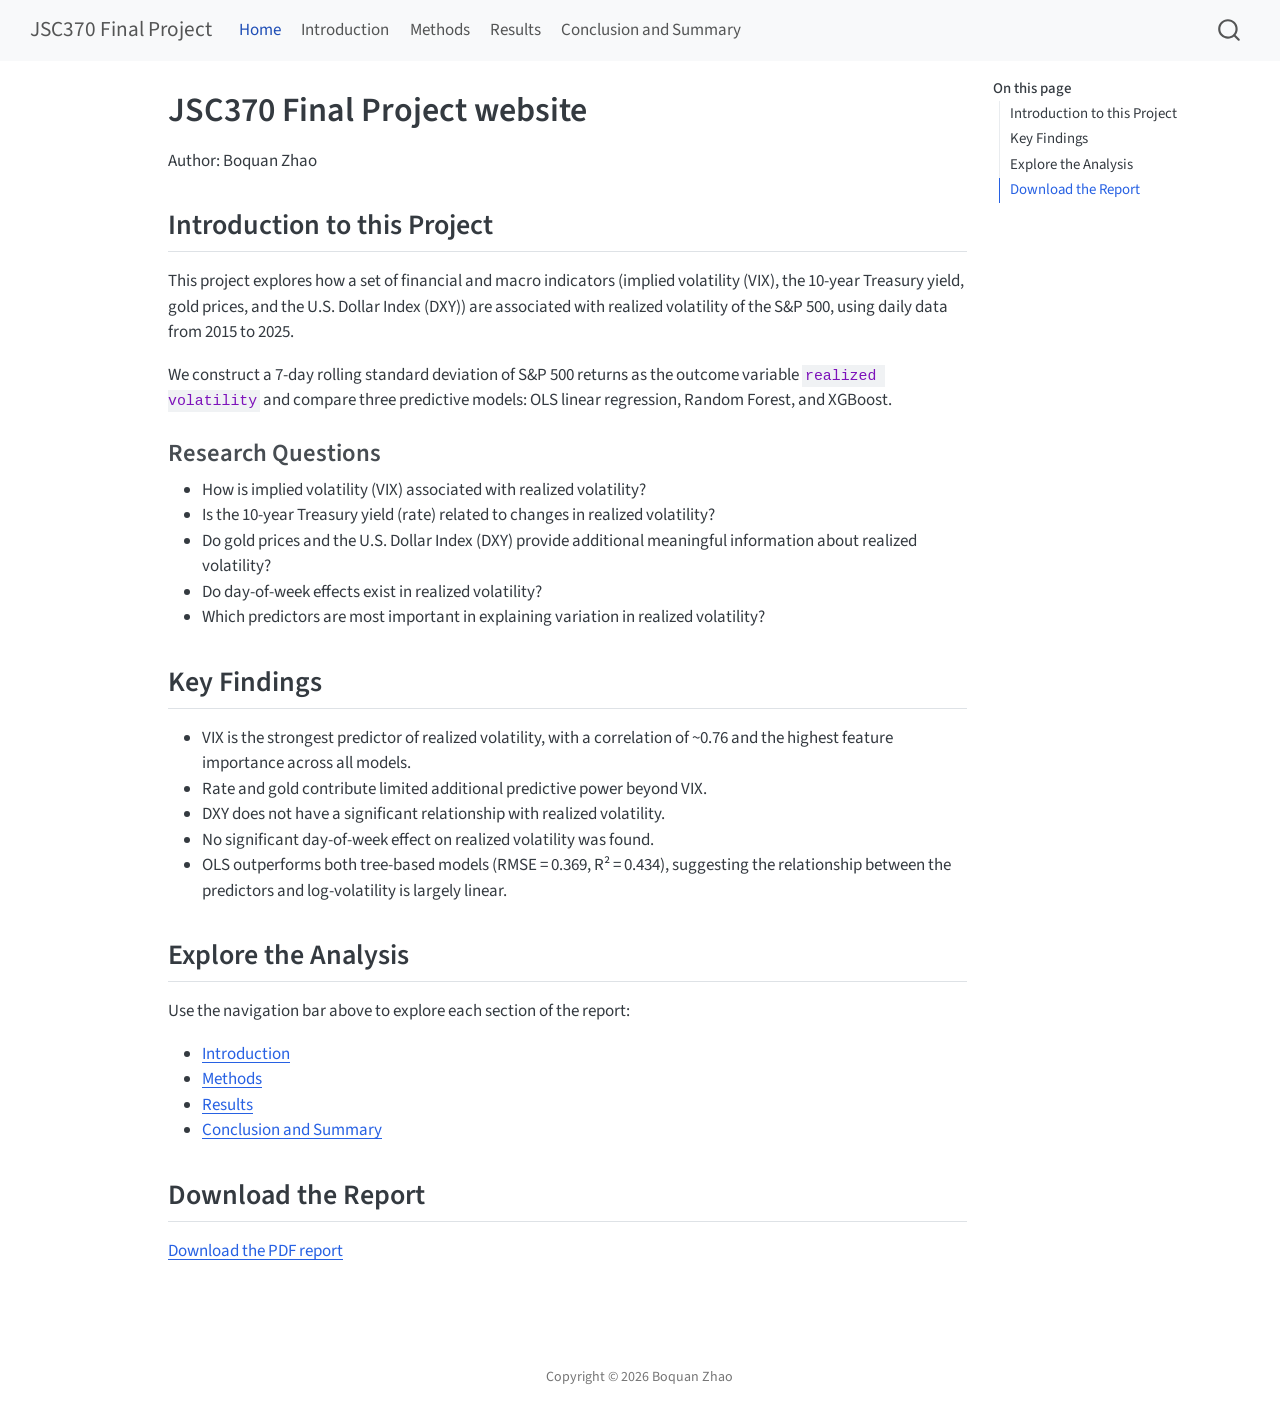
==== docs/index.html @ ce53d8bd "feat: upload files" ====
<!DOCTYPE html>
<html xmlns="http://www.w3.org/1999/xhtml" lang="en" xml:lang="en"><head>

<meta charset="utf-8">
<meta name="generator" content="quarto-1.8.27">

<meta name="viewport" content="width=device-width, initial-scale=1.0, user-scalable=yes">


<title>JSC370 Final Project website – JSC370 Final Project</title>
<style>
code{white-space: pre-wrap;}
span.smallcaps{font-variant: small-caps;}
div.columns{display: flex; gap: min(4vw, 1.5em);}
div.column{flex: auto; overflow-x: auto;}
div.hanging-indent{margin-left: 1.5em; text-indent: -1.5em;}
ul.task-list{list-style: none;}
ul.task-list li input[type="checkbox"] {
  width: 0.8em;
  margin: 0 0.8em 0.2em -1em; /* quarto-specific, see https://github.com/quarto-dev/quarto-cli/issues/4556 */ 
  vertical-align: middle;
}
</style>


<script src="site_libs/quarto-nav/quarto-nav.js"></script>
<script src="site_libs/quarto-nav/headroom.min.js"></script>
<script src="site_libs/clipboard/clipboard.min.js"></script>
<script src="site_libs/quarto-search/autocomplete.umd.js"></script>
<script src="site_libs/quarto-search/fuse.min.js"></script>
<script src="site_libs/quarto-search/quarto-search.js"></script>
<meta name="quarto:offset" content="./">
<script src="site_libs/quarto-html/quarto.js" type="module"></script>
<script src="site_libs/quarto-html/tabsets/tabsets.js" type="module"></script>
<script src="site_libs/quarto-html/axe/axe-check.js" type="module"></script>
<script src="site_libs/quarto-html/popper.min.js"></script>
<script src="site_libs/quarto-html/tippy.umd.min.js"></script>
<script src="site_libs/quarto-html/anchor.min.js"></script>
<link href="site_libs/quarto-html/tippy.css" rel="stylesheet">
<link href="site_libs/quarto-html/quarto-syntax-highlighting-ed96de9b727972fe78a7b5d16c58bf87.css" rel="stylesheet" id="quarto-text-highlighting-styles">
<script src="site_libs/bootstrap/bootstrap.min.js"></script>
<link href="site_libs/bootstrap/bootstrap-icons.css" rel="stylesheet">
<link href="site_libs/bootstrap/bootstrap-e31584831b205ffbb2d98406f31c2a5b.min.css" rel="stylesheet" append-hash="true" id="quarto-bootstrap" data-mode="light">
<script id="quarto-search-options" type="application/json">{
  "location": "navbar",
  "copy-button": false,
  "collapse-after": 3,
  "panel-placement": "end",
  "type": "overlay",
  "limit": 50,
  "keyboard-shortcut": [
    "f",
    "/",
    "s"
  ],
  "show-item-context": false,
  "language": {
    "search-no-results-text": "No results",
    "search-matching-documents-text": "matching documents",
    "search-copy-link-title": "Copy link to search",
    "search-hide-matches-text": "Hide additional matches",
    "search-more-match-text": "more match in this document",
    "search-more-matches-text": "more matches in this document",
    "search-clear-button-title": "Clear",
    "search-text-placeholder": "",
    "search-detached-cancel-button-title": "Cancel",
    "search-submit-button-title": "Submit",
    "search-label": "Search"
  }
}</script>


<link rel="stylesheet" href="styles.css">
</head>

<body class="nav-fixed quarto-light">

<div id="quarto-search-results"></div>
  <header id="quarto-header" class="headroom fixed-top">
    <nav class="navbar navbar-expand-lg " data-bs-theme="dark">
      <div class="navbar-container container-fluid">
      <div class="navbar-brand-container mx-auto">
    <a class="navbar-brand" href="./index.html">
    <span class="navbar-title">JSC370 Final Project</span>
    </a>
  </div>
            <div id="quarto-search" class="" title="Search"></div>
          <button class="navbar-toggler" type="button" data-bs-toggle="collapse" data-bs-target="#navbarCollapse" aria-controls="navbarCollapse" role="menu" aria-expanded="false" aria-label="Toggle navigation" onclick="if (window.quartoToggleHeadroom) { window.quartoToggleHeadroom(); }">
  <span class="navbar-toggler-icon"></span>
</button>
          <div class="collapse navbar-collapse" id="navbarCollapse">
            <ul class="navbar-nav navbar-nav-scroll me-auto">
  <li class="nav-item">
    <a class="nav-link active" href="./index.html" aria-current="page"> 
<span class="menu-text">Home</span></a>
  </li>  
  <li class="nav-item">
    <a class="nav-link" href="./introduction.html"> 
<span class="menu-text">Introduction</span></a>
  </li>  
  <li class="nav-item">
    <a class="nav-link" href="./methods.html"> 
<span class="menu-text">Methods</span></a>
  </li>  
  <li class="nav-item">
    <a class="nav-link" href="./results.html"> 
<span class="menu-text">Results</span></a>
  </li>  
  <li class="nav-item">
    <a class="nav-link" href="./conclusion.html"> 
<span class="menu-text">Conclusion and Summary</span></a>
  </li>  
</ul>
          </div> <!-- /navcollapse -->
            <div class="quarto-navbar-tools">
</div>
      </div> <!-- /container-fluid -->
    </nav>
</header>
<!-- content -->
<div id="quarto-content" class="quarto-container page-columns page-rows-contents page-layout-article page-navbar">
<!-- sidebar -->
<!-- margin-sidebar -->
    <div id="quarto-margin-sidebar" class="sidebar margin-sidebar">
        <nav id="TOC" role="doc-toc" class="toc-active">
    <h2 id="toc-title">On this page</h2>
   
  <ul>
  <li><a href="#introduction-to-this-project" id="toc-introduction-to-this-project" class="nav-link active" data-scroll-target="#introduction-to-this-project">Introduction to this Project</a>
  <ul class="collapse">
  <li><a href="#research-questions" id="toc-research-questions" class="nav-link" data-scroll-target="#research-questions">Research Questions</a></li>
  </ul></li>
  <li><a href="#key-findings" id="toc-key-findings" class="nav-link" data-scroll-target="#key-findings">Key Findings</a></li>
  <li><a href="#explore-the-analysis" id="toc-explore-the-analysis" class="nav-link" data-scroll-target="#explore-the-analysis">Explore the Analysis</a></li>
  <li><a href="#download-the-report" id="toc-download-the-report" class="nav-link" data-scroll-target="#download-the-report">Download the Report</a></li>
  </ul>
</nav>
    </div>
<!-- main -->
<main class="content" id="quarto-document-content">

<header id="title-block-header" class="quarto-title-block default">
<div class="quarto-title">
<h1 class="title">JSC370 Final Project website</h1>
</div>



<div class="quarto-title-meta">

    
  
    
  </div>
  


</header>


<p>Author: Boquan Zhao</p>
<section id="introduction-to-this-project" class="level2">
<h2 class="anchored" data-anchor-id="introduction-to-this-project">Introduction to this Project</h2>
<p>This project explores how a set of financial and macro indicators (implied volatility (VIX), the 10-year Treasury yield, gold prices, and the U.S. Dollar Index (DXY)) are associated with realized volatility of the S&amp;P 500, using daily data from 2015 to 2025.</p>
<p>We construct a 7-day rolling standard deviation of S&amp;P 500 returns as the outcome variable <code>realized volatility</code> and compare three predictive models: OLS linear regression, Random Forest, and XGBoost.</p>
<section id="research-questions" class="level3">
<h3 class="anchored" data-anchor-id="research-questions">Research Questions</h3>
<ul>
<li>How is implied volatility (VIX) associated with realized volatility?</li>
<li>Is the 10-year Treasury yield (rate) related to changes in realized volatility?</li>
<li>Do gold prices and the U.S. Dollar Index (DXY) provide additional meaningful information about realized volatility?</li>
<li>Do day-of-week effects exist in realized volatility?</li>
<li>Which predictors are most important in explaining variation in realized volatility?</li>
</ul>
</section>
</section>
<section id="key-findings" class="level2">
<h2 class="anchored" data-anchor-id="key-findings">Key Findings</h2>
<ul>
<li>VIX is the strongest predictor of realized volatility, with a correlation of ~0.76 and the highest feature importance across all models.</li>
<li>Rate and gold contribute limited additional predictive power beyond VIX.</li>
<li>DXY does not have a significant relationship with realized volatility.</li>
<li>No significant day-of-week effect on realized volatility was found.</li>
<li>OLS outperforms both tree-based models (RMSE = 0.369, R² = 0.434), suggesting the relationship between the predictors and log-volatility is largely linear.</li>
</ul>
</section>
<section id="explore-the-analysis" class="level2">
<h2 class="anchored" data-anchor-id="explore-the-analysis">Explore the Analysis</h2>
<p>Use the navigation bar above to explore each section of the report:</p>
<ul>
<li><a href="./introduction.html">Introduction</a></li>
<li><a href="./methods.html">Methods</a></li>
<li><a href="./results.html">Results</a></li>
<li><a href="./conclusion.html">Conclusion and Summary</a></li>
</ul>
</section>
<section id="download-the-report" class="level2">
<h2 class="anchored" data-anchor-id="download-the-report">Download the Report</h2>
<p><a href="report.pdf">Download the PDF report</a></p>


</section>

</main> <!-- /main -->
<script id="quarto-html-after-body" type="application/javascript">
  window.document.addEventListener("DOMContentLoaded", function (event) {
    const icon = "";
    const anchorJS = new window.AnchorJS();
    anchorJS.options = {
      placement: 'right',
      icon: icon
    };
    anchorJS.add('.anchored');
    const isCodeAnnotation = (el) => {
      for (const clz of el.classList) {
        if (clz.startsWith('code-annotation-')) {                     
          return true;
        }
      }
      return false;
    }
    const onCopySuccess = function(e) {
      // button target
      const button = e.trigger;
      // don't keep focus
      button.blur();
      // flash "checked"
      button.classList.add('code-copy-button-checked');
      var currentTitle = button.getAttribute("title");
      button.setAttribute("title", "Copied!");
      let tooltip;
      if (window.bootstrap) {
        button.setAttribute("data-bs-toggle", "tooltip");
        button.setAttribute("data-bs-placement", "left");
        button.setAttribute("data-bs-title", "Copied!");
        tooltip = new bootstrap.Tooltip(button, 
          { trigger: "manual", 
            customClass: "code-copy-button-tooltip",
            offset: [0, -8]});
        tooltip.show();    
      }
      setTimeout(function() {
        if (tooltip) {
          tooltip.hide();
          button.removeAttribute("data-bs-title");
          button.removeAttribute("data-bs-toggle");
          button.removeAttribute("data-bs-placement");
        }
        button.setAttribute("title", currentTitle);
        button.classList.remove('code-copy-button-checked');
      }, 1000);
      // clear code selection
      e.clearSelection();
    }
    const getTextToCopy = function(trigger) {
      const outerScaffold = trigger.parentElement.cloneNode(true);
      const codeEl = outerScaffold.querySelector('code');
      for (const childEl of codeEl.children) {
        if (isCodeAnnotation(childEl)) {
          childEl.remove();
        }
      }
      return codeEl.innerText;
    }
    const clipboard = new window.ClipboardJS('.code-copy-button:not([data-in-quarto-modal])', {
      text: getTextToCopy
    });
    clipboard.on('success', onCopySuccess);
    if (window.document.getElementById('quarto-embedded-source-code-modal')) {
      const clipboardModal = new window.ClipboardJS('.code-copy-button[data-in-quarto-modal]', {
        text: getTextToCopy,
        container: window.document.getElementById('quarto-embedded-source-code-modal')
      });
      clipboardModal.on('success', onCopySuccess);
    }
      var localhostRegex = new RegExp(/^(?:http|https):\/\/localhost\:?[0-9]*\//);
      var mailtoRegex = new RegExp(/^mailto:/);
        var filterRegex = new RegExp('/' + window.location.host + '/');
      var isInternal = (href) => {
          return filterRegex.test(href) || localhostRegex.test(href) || mailtoRegex.test(href);
      }
      // Inspect non-navigation links and adorn them if external
     var links = window.document.querySelectorAll('a[href]:not(.nav-link):not(.navbar-brand):not(.toc-action):not(.sidebar-link):not(.sidebar-item-toggle):not(.pagination-link):not(.no-external):not([aria-hidden]):not(.dropdown-item):not(.quarto-navigation-tool):not(.about-link)');
      for (var i=0; i<links.length; i++) {
        const link = links[i];
        if (!isInternal(link.href)) {
          // undo the damage that might have been done by quarto-nav.js in the case of
          // links that we want to consider external
          if (link.dataset.originalHref !== undefined) {
            link.href = link.dataset.originalHref;
          }
        }
      }
    function tippyHover(el, contentFn, onTriggerFn, onUntriggerFn) {
      const config = {
        allowHTML: true,
        maxWidth: 500,
        delay: 100,
        arrow: false,
        appendTo: function(el) {
            return el.parentElement;
        },
        interactive: true,
        interactiveBorder: 10,
        theme: 'quarto',
        placement: 'bottom-start',
      };
      if (contentFn) {
        config.content = contentFn;
      }
      if (onTriggerFn) {
        config.onTrigger = onTriggerFn;
      }
      if (onUntriggerFn) {
        config.onUntrigger = onUntriggerFn;
      }
      window.tippy(el, config); 
    }
    const noterefs = window.document.querySelectorAll('a[role="doc-noteref"]');
    for (var i=0; i<noterefs.length; i++) {
      const ref = noterefs[i];
      tippyHover(ref, function() {
        // use id or data attribute instead here
        let href = ref.getAttribute('data-footnote-href') || ref.getAttribute('href');
        try { href = new URL(href).hash; } catch {}
        const id = href.replace(/^#\/?/, "");
        const note = window.document.getElementById(id);
        if (note) {
          return note.innerHTML;
        } else {
          return "";
        }
      });
    }
    const xrefs = window.document.querySelectorAll('a.quarto-xref');
    const processXRef = (id, note) => {
      // Strip column container classes
      const stripColumnClz = (el) => {
        el.classList.remove("page-full", "page-columns");
        if (el.children) {
          for (const child of el.children) {
            stripColumnClz(child);
          }
        }
      }
      stripColumnClz(note)
      if (id === null || id.startsWith('sec-')) {
        // Special case sections, only their first couple elements
        const container = document.createElement("div");
        if (note.children && note.children.length > 2) {
          container.appendChild(note.children[0].cloneNode(true));
          for (let i = 1; i < note.children.length; i++) {
            const child = note.children[i];
            if (child.tagName === "P" && child.innerText === "") {
              continue;
            } else {
              container.appendChild(child.cloneNode(true));
              break;
            }
          }
          if (window.Quarto?.typesetMath) {
            window.Quarto.typesetMath(container);
          }
          return container.innerHTML
        } else {
          if (window.Quarto?.typesetMath) {
            window.Quarto.typesetMath(note);
          }
          return note.innerHTML;
        }
      } else {
        // Remove any anchor links if they are present
        const anchorLink = note.querySelector('a.anchorjs-link');
        if (anchorLink) {
          anchorLink.remove();
        }
        if (window.Quarto?.typesetMath) {
          window.Quarto.typesetMath(note);
        }
        if (note.classList.contains("callout")) {
          return note.outerHTML;
        } else {
          return note.innerHTML;
        }
      }
    }
    for (var i=0; i<xrefs.length; i++) {
      const xref = xrefs[i];
      tippyHover(xref, undefined, function(instance) {
        instance.disable();
        let url = xref.getAttribute('href');
        let hash = undefined; 
        if (url.startsWith('#')) {
          hash = url;
        } else {
          try { hash = new URL(url).hash; } catch {}
        }
        if (hash) {
          const id = hash.replace(/^#\/?/, "");
          const note = window.document.getElementById(id);
          if (note !== null) {
            try {
              const html = processXRef(id, note.cloneNode(true));
              instance.setContent(html);
            } finally {
              instance.enable();
              instance.show();
            }
          } else {
            // See if we can fetch this
            fetch(url.split('#')[0])
            .then(res => res.text())
            .then(html => {
              const parser = new DOMParser();
              const htmlDoc = parser.parseFromString(html, "text/html");
              const note = htmlDoc.getElementById(id);
              if (note !== null) {
                const html = processXRef(id, note);
                instance.setContent(html);
              } 
            }).finally(() => {
              instance.enable();
              instance.show();
            });
          }
        } else {
          // See if we can fetch a full url (with no hash to target)
          // This is a special case and we should probably do some content thinning / targeting
          fetch(url)
          .then(res => res.text())
          .then(html => {
            const parser = new DOMParser();
            const htmlDoc = parser.parseFromString(html, "text/html");
            const note = htmlDoc.querySelector('main.content');
            if (note !== null) {
              // This should only happen for chapter cross references
              // (since there is no id in the URL)
              // remove the first header
              if (note.children.length > 0 && note.children[0].tagName === "HEADER") {
                note.children[0].remove();
              }
              const html = processXRef(null, note);
              instance.setContent(html);
            } 
          }).finally(() => {
            instance.enable();
            instance.show();
          });
        }
      }, function(instance) {
      });
    }
        let selectedAnnoteEl;
        const selectorForAnnotation = ( cell, annotation) => {
          let cellAttr = 'data-code-cell="' + cell + '"';
          let lineAttr = 'data-code-annotation="' +  annotation + '"';
          const selector = 'span[' + cellAttr + '][' + lineAttr + ']';
          return selector;
        }
        const selectCodeLines = (annoteEl) => {
          const doc = window.document;
          const targetCell = annoteEl.getAttribute("data-target-cell");
          const targetAnnotation = annoteEl.getAttribute("data-target-annotation");
          const annoteSpan = window.document.querySelector(selectorForAnnotation(targetCell, targetAnnotation));
          const lines = annoteSpan.getAttribute("data-code-lines").split(",");
          const lineIds = lines.map((line) => {
            return targetCell + "-" + line;
          })
          let top = null;
          let height = null;
          let parent = null;
          if (lineIds.length > 0) {
              //compute the position of the single el (top and bottom and make a div)
              const el = window.document.getElementById(lineIds[0]);
              top = el.offsetTop;
              height = el.offsetHeight;
              parent = el.parentElement.parentElement;
            if (lineIds.length > 1) {
              const lastEl = window.document.getElementById(lineIds[lineIds.length - 1]);
              const bottom = lastEl.offsetTop + lastEl.offsetHeight;
              height = bottom - top;
            }
            if (top !== null && height !== null && parent !== null) {
              // cook up a div (if necessary) and position it 
              let div = window.document.getElementById("code-annotation-line-highlight");
              if (div === null) {
                div = window.document.createElement("div");
                div.setAttribute("id", "code-annotation-line-highlight");
                div.style.position = 'absolute';
                parent.appendChild(div);
              }
              div.style.top = top - 2 + "px";
              div.style.height = height + 4 + "px";
              div.style.left = 0;
              let gutterDiv = window.document.getElementById("code-annotation-line-highlight-gutter");
              if (gutterDiv === null) {
                gutterDiv = window.document.createElement("div");
                gutterDiv.setAttribute("id", "code-annotation-line-highlight-gutter");
                gutterDiv.style.position = 'absolute';
                const codeCell = window.document.getElementById(targetCell);
                const gutter = codeCell.querySelector('.code-annotation-gutter');
                gutter.appendChild(gutterDiv);
              }
              gutterDiv.style.top = top - 2 + "px";
              gutterDiv.style.height = height + 4 + "px";
            }
            selectedAnnoteEl = annoteEl;
          }
        };
        const unselectCodeLines = () => {
          const elementsIds = ["code-annotation-line-highlight", "code-annotation-line-highlight-gutter"];
          elementsIds.forEach((elId) => {
            const div = window.document.getElementById(elId);
            if (div) {
              div.remove();
            }
          });
          selectedAnnoteEl = undefined;
        };
          // Handle positioning of the toggle
      window.addEventListener(
        "resize",
        throttle(() => {
          elRect = undefined;
          if (selectedAnnoteEl) {
            selectCodeLines(selectedAnnoteEl);
          }
        }, 10)
      );
      function throttle(fn, ms) {
      let throttle = false;
      let timer;
        return (...args) => {
          if(!throttle) { // first call gets through
              fn.apply(this, args);
              throttle = true;
          } else { // all the others get throttled
              if(timer) clearTimeout(timer); // cancel #2
              timer = setTimeout(() => {
                fn.apply(this, args);
                timer = throttle = false;
              }, ms);
          }
        };
      }
        // Attach click handler to the DT
        const annoteDls = window.document.querySelectorAll('dt[data-target-cell]');
        for (const annoteDlNode of annoteDls) {
          annoteDlNode.addEventListener('click', (event) => {
            const clickedEl = event.target;
            if (clickedEl !== selectedAnnoteEl) {
              unselectCodeLines();
              const activeEl = window.document.querySelector('dt[data-target-cell].code-annotation-active');
              if (activeEl) {
                activeEl.classList.remove('code-annotation-active');
              }
              selectCodeLines(clickedEl);
              clickedEl.classList.add('code-annotation-active');
            } else {
              // Unselect the line
              unselectCodeLines();
              clickedEl.classList.remove('code-annotation-active');
            }
          });
        }
    const findCites = (el) => {
      const parentEl = el.parentElement;
      if (parentEl) {
        const cites = parentEl.dataset.cites;
        if (cites) {
          return {
            el,
            cites: cites.split(' ')
          };
        } else {
          return findCites(el.parentElement)
        }
      } else {
        return undefined;
      }
    };
    var bibliorefs = window.document.querySelectorAll('a[role="doc-biblioref"]');
    for (var i=0; i<bibliorefs.length; i++) {
      const ref = bibliorefs[i];
      const citeInfo = findCites(ref);
      if (citeInfo) {
        tippyHover(citeInfo.el, function() {
          var popup = window.document.createElement('div');
          citeInfo.cites.forEach(function(cite) {
            var citeDiv = window.document.createElement('div');
            citeDiv.classList.add('hanging-indent');
            citeDiv.classList.add('csl-entry');
            var biblioDiv = window.document.getElementById('ref-' + cite);
            if (biblioDiv) {
              citeDiv.innerHTML = biblioDiv.innerHTML;
            }
            popup.appendChild(citeDiv);
          });
          return popup.innerHTML;
        });
      }
    }
  });
  </script>
</div> <!-- /content -->
<footer class="footer">
  <div class="nav-footer">
    <div class="nav-footer-left">
      &nbsp;
    </div>   
    <div class="nav-footer-center">
<p>Copyright © 2026 Boquan Zhao</p>
</div>
    <div class="nav-footer-right">
      &nbsp;
    </div>
  </div>
</footer>




</body></html>
---- docs/site_libs/quarto-html/tippy.css ----
.tippy-box[data-animation=fade][data-state=hidden]{opacity:0}[data-tippy-root]{max-width:calc(100vw - 10px)}.tippy-box{position:relative;background-color:#333;color:#fff;border-radius:4px;font-size:14px;line-height:1.4;white-space:normal;outline:0;transition-property:transform,visibility,opacity}.tippy-box[data-placement^=top]>.tippy-arrow{bottom:0}.tippy-box[data-placement^=top]>.tippy-arrow:before{bottom:-7px;left:0;border-width:8px 8px 0;border-top-color:initial;transform-origin:center top}.tippy-box[data-placement^=bottom]>.tippy-arrow{top:0}.tippy-box[data-placement^=bottom]>.tippy-arrow:before{top:-7px;left:0;border-width:0 8px 8px;border-bottom-color:initial;transform-origin:center bottom}.tippy-box[data-placement^=left]>.tippy-arrow{right:0}.tippy-box[data-placement^=left]>.tippy-arrow:before{border-width:8px 0 8px 8px;border-left-color:initial;right:-7px;transform-origin:center left}.tippy-box[data-placement^=right]>.tippy-arrow{left:0}.tippy-box[data-placement^=right]>.tippy-arrow:before{left:-7px;border-width:8px 8px 8px 0;border-right-color:initial;transform-origin:center right}.tippy-box[data-inertia][data-state=visible]{transition-timing-function:cubic-bezier(.54,1.5,.38,1.11)}.tippy-arrow{width:16px;height:16px;color:#333}.tippy-arrow:before{content:"";position:absolute;border-color:transparent;border-style:solid}.tippy-content{position:relative;padding:5px 9px;z-index:1}
---- docs/site_libs/quarto-html/quarto-syntax-highlighting-ed96de9b727972fe78a7b5d16c58bf87.css ----
/* quarto syntax highlight colors */
:root {
  --quarto-hl-ot-color: #003B4F;
  --quarto-hl-at-color: #657422;
  --quarto-hl-ss-color: #20794D;
  --quarto-hl-an-color: #5E5E5E;
  --quarto-hl-fu-color: #4758AB;
  --quarto-hl-st-color: #20794D;
  --quarto-hl-cf-color: #003B4F;
  --quarto-hl-op-color: #5E5E5E;
  --quarto-hl-er-color: #AD0000;
  --quarto-hl-bn-color: #AD0000;
  --quarto-hl-al-color: #AD0000;
  --quarto-hl-va-color: #111111;
  --quarto-hl-bu-color: inherit;
  --quarto-hl-ex-color: inherit;
  --quarto-hl-pp-color: #AD0000;
  --quarto-hl-in-color: #5E5E5E;
  --quarto-hl-vs-color: #20794D;
  --quarto-hl-wa-color: #5E5E5E;
  --quarto-hl-do-color: #5E5E5E;
  --quarto-hl-im-color: #00769E;
  --quarto-hl-ch-color: #20794D;
  --quarto-hl-dt-color: #AD0000;
  --quarto-hl-fl-color: #AD0000;
  --quarto-hl-co-color: #5E5E5E;
  --quarto-hl-cv-color: #5E5E5E;
  --quarto-hl-cn-color: #8f5902;
  --quarto-hl-sc-color: #5E5E5E;
  --quarto-hl-dv-color: #AD0000;
  --quarto-hl-kw-color: #003B4F;
}

/* other quarto variables */
:root {
  --quarto-font-monospace: SFMono-Regular, Menlo, Monaco, Consolas, "Liberation Mono", "Courier New", monospace;
}

/* syntax highlight based on Pandoc's rules */
pre > code.sourceCode > span {
  color: #003B4F;
}

code.sourceCode > span {
  color: #003B4F;
}

div.sourceCode,
div.sourceCode pre.sourceCode {
  color: #003B4F;
}

/* Normal */
code span {
  color: #003B4F;
}

/* Alert */
code span.al {
  color: #AD0000;
  font-style: inherit;
}

/* Annotation */
code span.an {
  color: #5E5E5E;
  font-style: inherit;
}

/* Attribute */
code span.at {
  color: #657422;
  font-style: inherit;
}

/* BaseN */
code span.bn {
  color: #AD0000;
  font-style: inherit;
}

/* BuiltIn */
code span.bu {
  font-style: inherit;
}

/* ControlFlow */
code span.cf {
  color: #003B4F;
  font-weight: bold;
  font-style: inherit;
}

/* Char */
code span.ch {
  color: #20794D;
  font-style: inherit;
}

/* Constant */
code span.cn {
  color: #8f5902;
  font-style: inherit;
}

/* Comment */
code span.co {
  color: #5E5E5E;
  font-style: inherit;
}

/* CommentVar */
code span.cv {
  color: #5E5E5E;
  font-style: italic;
}

/* Documentation */
code span.do {
  color: #5E5E5E;
  font-style: italic;
}

/* DataType */
code span.dt {
  color: #AD0000;
  font-style: inherit;
}

/* DecVal */
code span.dv {
  color: #AD0000;
  font-style: inherit;
}

/* Error */
code span.er {
  color: #AD0000;
  font-style: inherit;
}

/* Extension */
code span.ex {
  font-style: inherit;
}

/* Float */
code span.fl {
  color: #AD0000;
  font-style: inherit;
}

/* Function */
code span.fu {
  color: #4758AB;
  font-style: inherit;
}

/* Import */
code span.im {
  color: #00769E;
  font-style: inherit;
}

/* Information */
code span.in {
  color: #5E5E5E;
  font-style: inherit;
}

/* Keyword */
code span.kw {
  color: #003B4F;
  font-weight: bold;
  font-style: inherit;
}

/* Operator */
code span.op {
  color: #5E5E5E;
  font-style: inherit;
}

/* Other */
code span.ot {
  color: #003B4F;
  font-style: inherit;
}

/* Preprocessor */
code span.pp {
  color: #AD0000;
  font-style: inherit;
}

/* SpecialChar */
code span.sc {
  color: #5E5E5E;
  font-style: inherit;
}

/* SpecialString */
code span.ss {
  color: #20794D;
  font-style: inherit;
}

/* String */
code span.st {
  color: #20794D;
  font-style: inherit;
}

/* Variable */
code span.va {
  color: #111111;
  font-style: inherit;
}

/* VerbatimString */
code span.vs {
  color: #20794D;
  font-style: inherit;
}

/* Warning */
code span.wa {
  color: #5E5E5E;
  font-style: italic;
}

.prevent-inlining {
  content: "</";
}

/*# sourceMappingURL=0920dd6d7437995b8cdf7429764427b1.css.map */
---- docs/styles.css ----
.quarto-figure figcaption,
figcaption {
    text-align: center;
    color: gray;
}

.cell-output-display > p {
    text-align: center;
    color: gray;
}
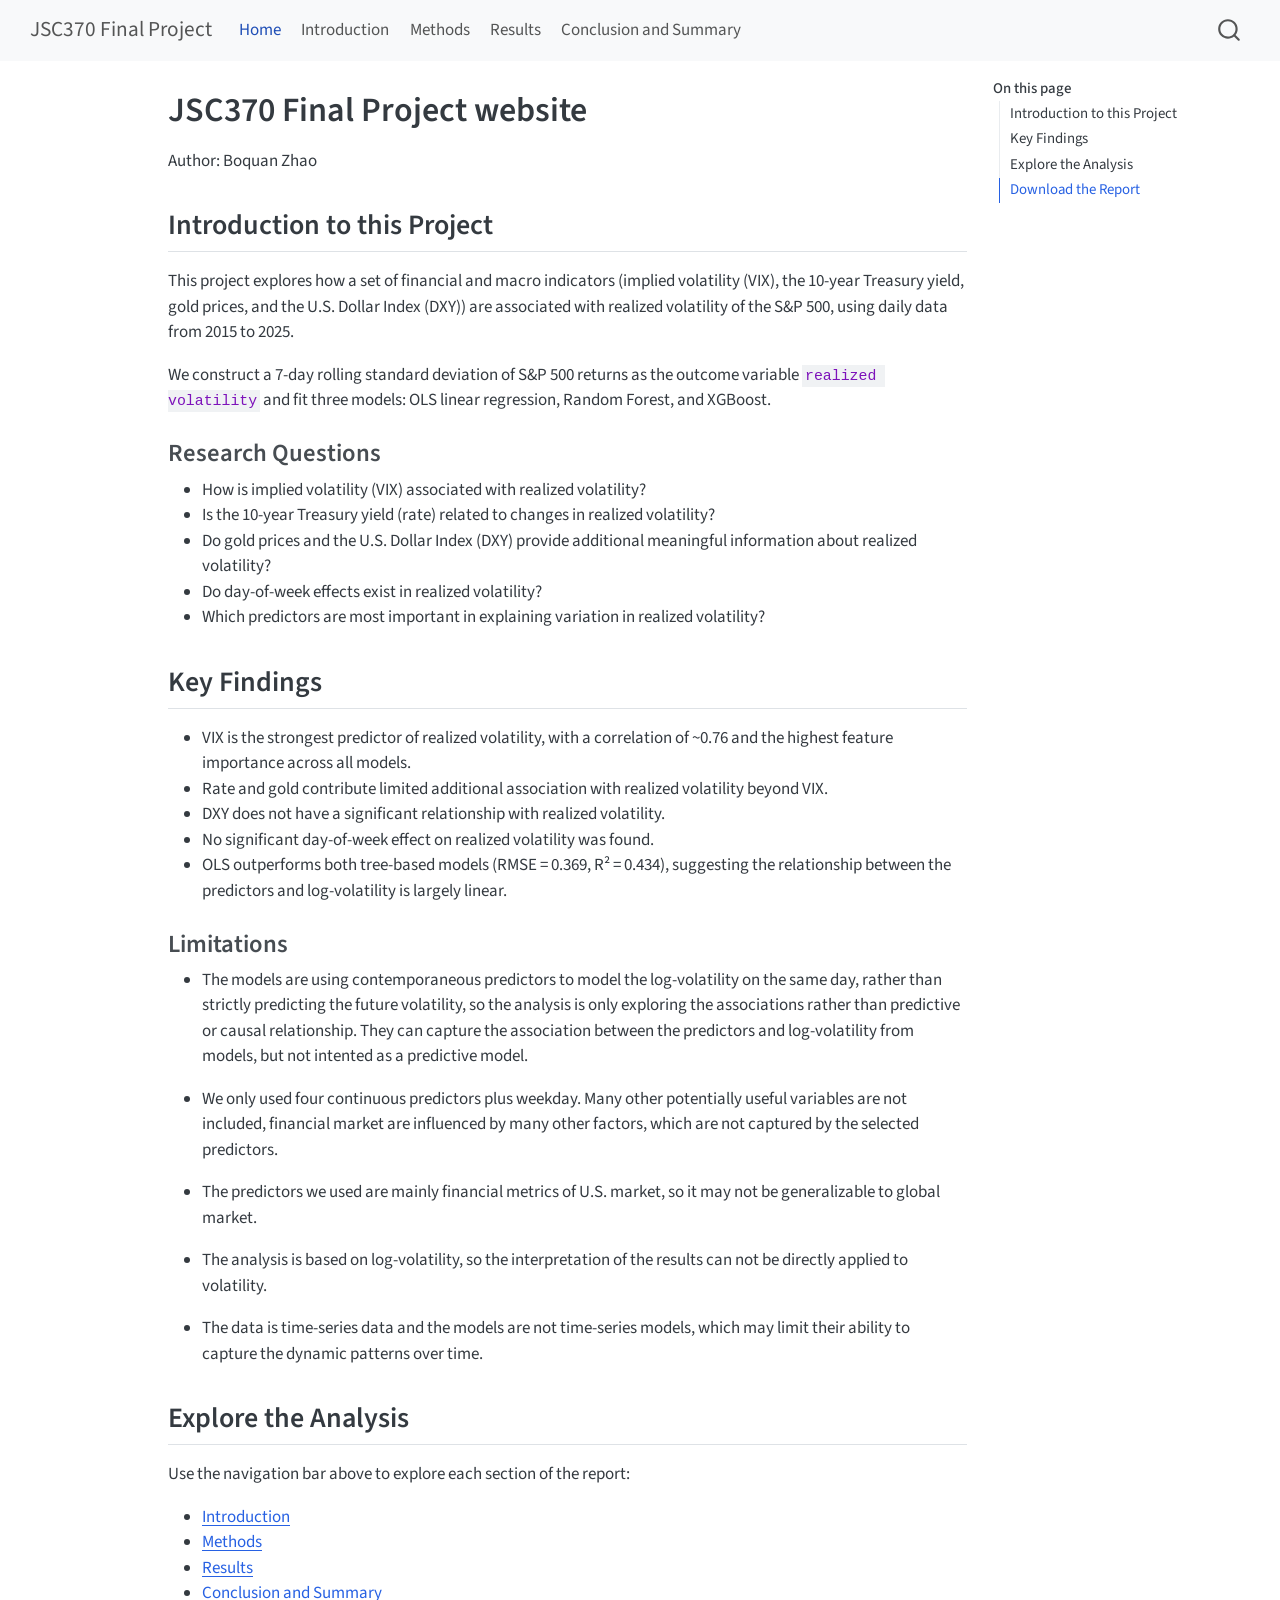
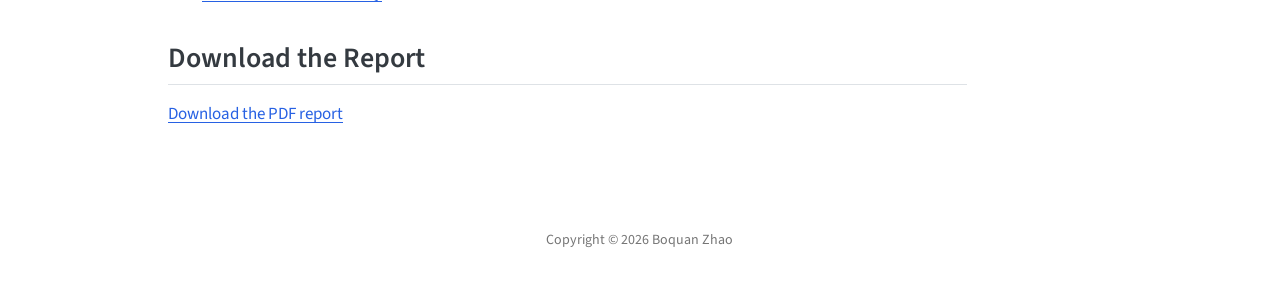
==== commit 59003f6a: "fix: some errors and recomplie" ====
--- a/docs/index.html
+++ b/docs/index.html
@@ -130,7 +130,10 @@
   <ul class="collapse">
   <li><a href="#research-questions" id="toc-research-questions" class="nav-link" data-scroll-target="#research-questions">Research Questions</a></li>
   </ul></li>
-  <li><a href="#key-findings" id="toc-key-findings" class="nav-link" data-scroll-target="#key-findings">Key Findings</a></li>
+  <li><a href="#key-findings" id="toc-key-findings" class="nav-link" data-scroll-target="#key-findings">Key Findings</a>
+  <ul class="collapse">
+  <li><a href="#limitations" id="toc-limitations" class="nav-link" data-scroll-target="#limitations">Limitations</a></li>
+  </ul></li>
   <li><a href="#explore-the-analysis" id="toc-explore-the-analysis" class="nav-link" data-scroll-target="#explore-the-analysis">Explore the Analysis</a></li>
   <li><a href="#download-the-report" id="toc-download-the-report" class="nav-link" data-scroll-target="#download-the-report">Download the Report</a></li>
   </ul>
@@ -162,7 +165,7 @@
 <section id="introduction-to-this-project" class="level2">
 <h2 class="anchored" data-anchor-id="introduction-to-this-project">Introduction to this Project</h2>
 <p>This project explores how a set of financial and macro indicators (implied volatility (VIX), the 10-year Treasury yield, gold prices, and the U.S. Dollar Index (DXY)) are associated with realized volatility of the S&amp;P 500, using daily data from 2015 to 2025.</p>
-<p>We construct a 7-day rolling standard deviation of S&amp;P 500 returns as the outcome variable <code>realized volatility</code> and compare three predictive models: OLS linear regression, Random Forest, and XGBoost.</p>
+<p>We construct a 7-day rolling standard deviation of S&amp;P 500 returns as the outcome variable <code>realized volatility</code> and fit three models: OLS linear regression, Random Forest, and XGBoost.</p>
 <section id="research-questions" class="level3">
 <h3 class="anchored" data-anchor-id="research-questions">Research Questions</h3>
 <ul>
@@ -178,11 +181,21 @@
 <h2 class="anchored" data-anchor-id="key-findings">Key Findings</h2>
 <ul>
 <li>VIX is the strongest predictor of realized volatility, with a correlation of ~0.76 and the highest feature importance across all models.</li>
-<li>Rate and gold contribute limited additional predictive power beyond VIX.</li>
+<li>Rate and gold contribute limited additional association with realized volatility beyond VIX.</li>
 <li>DXY does not have a significant relationship with realized volatility.</li>
 <li>No significant day-of-week effect on realized volatility was found.</li>
 <li>OLS outperforms both tree-based models (RMSE = 0.369, R² = 0.434), suggesting the relationship between the predictors and log-volatility is largely linear.</li>
 </ul>
+<section id="limitations" class="level3">
+<h3 class="anchored" data-anchor-id="limitations">Limitations</h3>
+<ul>
+<li><p>The models are using contemporaneous predictors to model the log-volatility on the same day, rather than strictly predicting the future volatility, so the analysis is only exploring the associations rather than predictive or causal relationship. They can capture the association between the predictors and log-volatility from models, but not intented as a predictive model.</p></li>
+<li><p>We only used four continuous predictors plus weekday. Many other potentially useful variables are not included, financial market are influenced by many other factors, which are not captured by the selected predictors.</p></li>
+<li><p>The predictors we used are mainly financial metrics of U.S. market, so it may not be generalizable to global market.</p></li>
+<li><p>The analysis is based on log-volatility, so the interpretation of the results can not be directly applied to volatility.</p></li>
+<li><p>The data is time-series data and the models are not time-series models, which may limit their ability to capture the dynamic patterns over time.</p></li>
+</ul>
+</section>
 </section>
 <section id="explore-the-analysis" class="level2">
 <h2 class="anchored" data-anchor-id="explore-the-analysis">Explore the Analysis</h2>
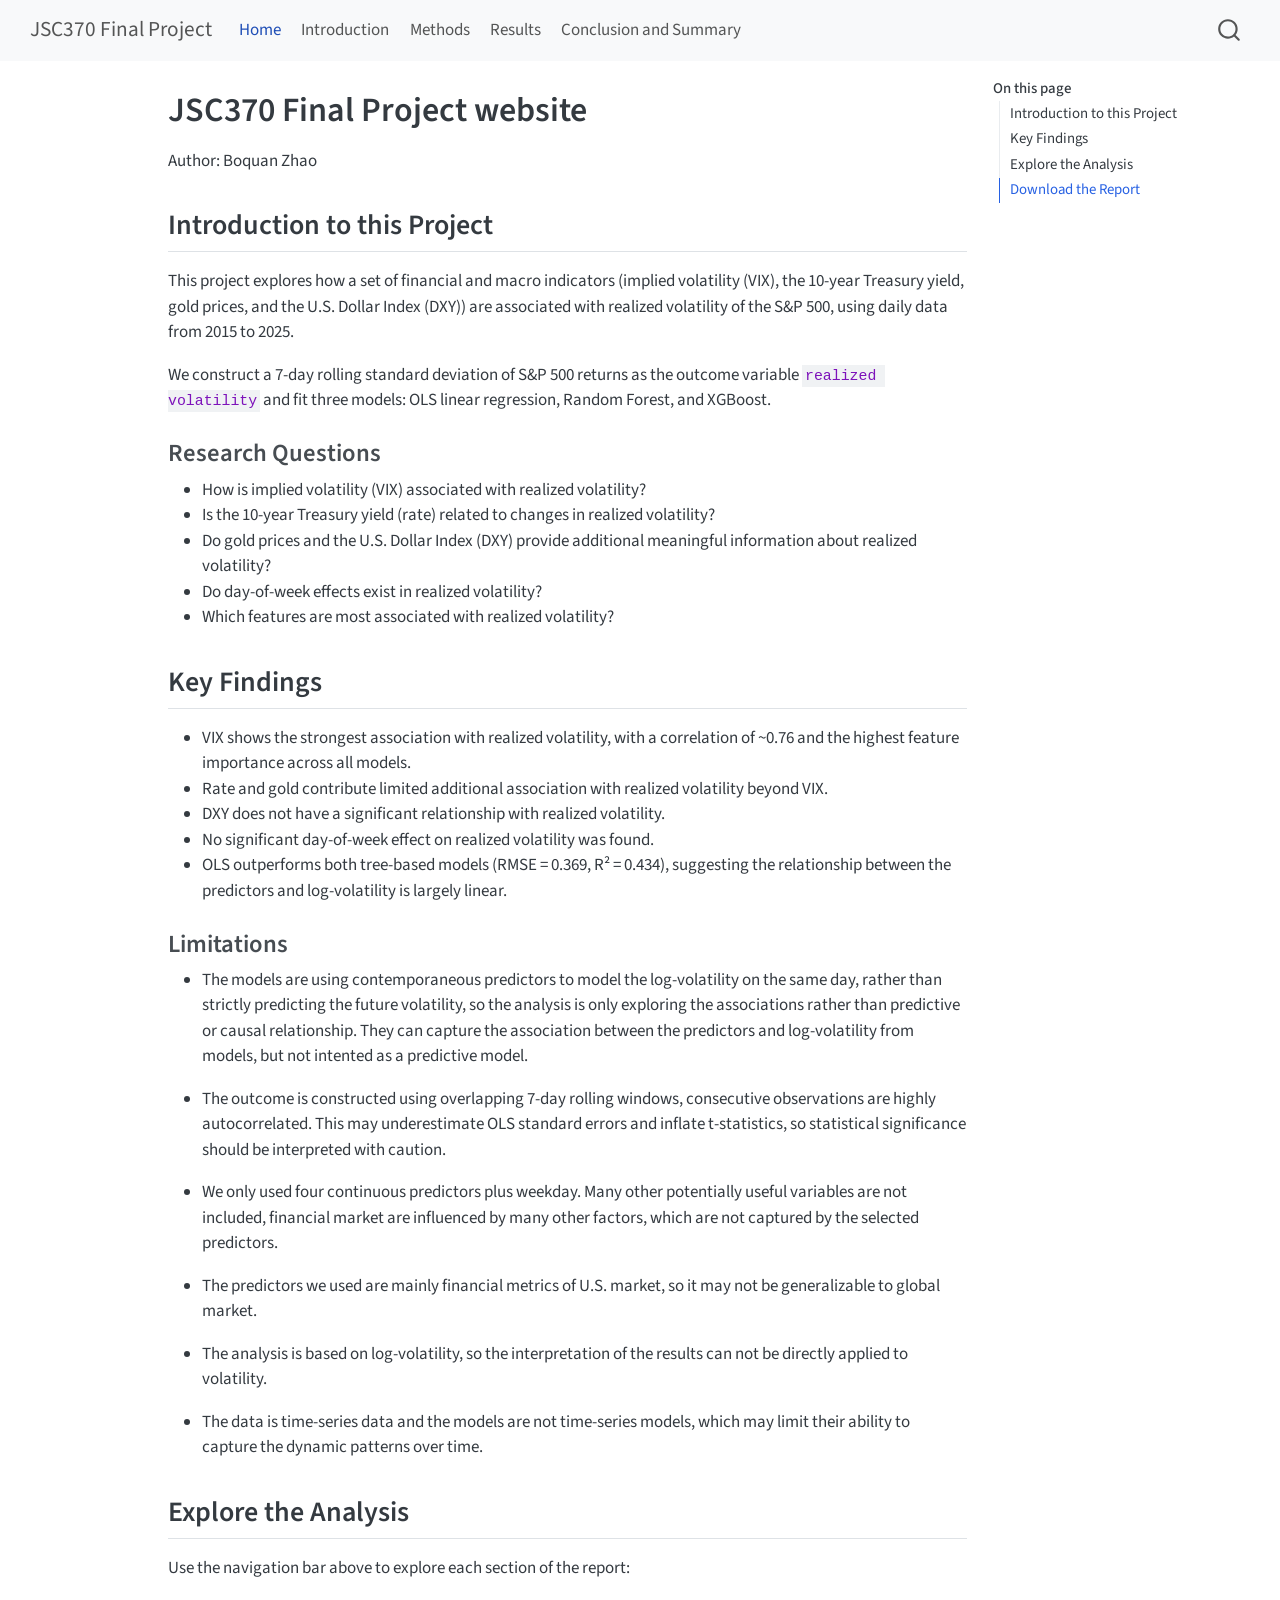
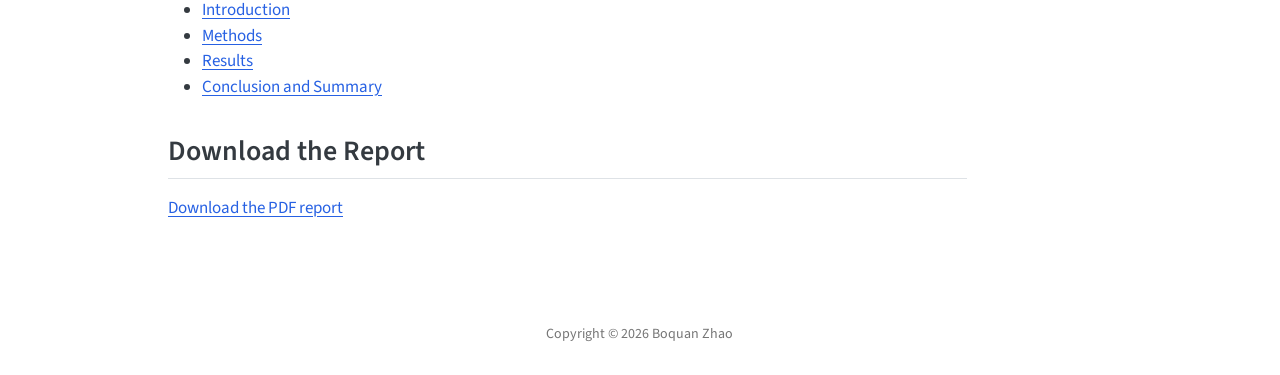
==== commit 1296011a: "fix: some errors and recompile" ====
--- a/docs/index.html
+++ b/docs/index.html
@@ -173,14 +173,14 @@
 <li>Is the 10-year Treasury yield (rate) related to changes in realized volatility?</li>
 <li>Do gold prices and the U.S. Dollar Index (DXY) provide additional meaningful information about realized volatility?</li>
 <li>Do day-of-week effects exist in realized volatility?</li>
-<li>Which predictors are most important in explaining variation in realized volatility?</li>
+<li>Which features are most associated with realized volatility?</li>
 </ul>
 </section>
 </section>
 <section id="key-findings" class="level2">
 <h2 class="anchored" data-anchor-id="key-findings">Key Findings</h2>
 <ul>
-<li>VIX is the strongest predictor of realized volatility, with a correlation of ~0.76 and the highest feature importance across all models.</li>
+<li>VIX shows the strongest association with realized volatility, with a correlation of ~0.76 and the highest feature importance across all models.</li>
 <li>Rate and gold contribute limited additional association with realized volatility beyond VIX.</li>
 <li>DXY does not have a significant relationship with realized volatility.</li>
 <li>No significant day-of-week effect on realized volatility was found.</li>
@@ -190,6 +190,7 @@
 <h3 class="anchored" data-anchor-id="limitations">Limitations</h3>
 <ul>
 <li><p>The models are using contemporaneous predictors to model the log-volatility on the same day, rather than strictly predicting the future volatility, so the analysis is only exploring the associations rather than predictive or causal relationship. They can capture the association between the predictors and log-volatility from models, but not intented as a predictive model.</p></li>
+<li><p>The outcome is constructed using overlapping 7-day rolling windows, consecutive observations are highly autocorrelated. This may underestimate OLS standard errors and inflate t-statistics, so statistical significance should be interpreted with caution.</p></li>
 <li><p>We only used four continuous predictors plus weekday. Many other potentially useful variables are not included, financial market are influenced by many other factors, which are not captured by the selected predictors.</p></li>
 <li><p>The predictors we used are mainly financial metrics of U.S. market, so it may not be generalizable to global market.</p></li>
 <li><p>The analysis is based on log-volatility, so the interpretation of the results can not be directly applied to volatility.</p></li>
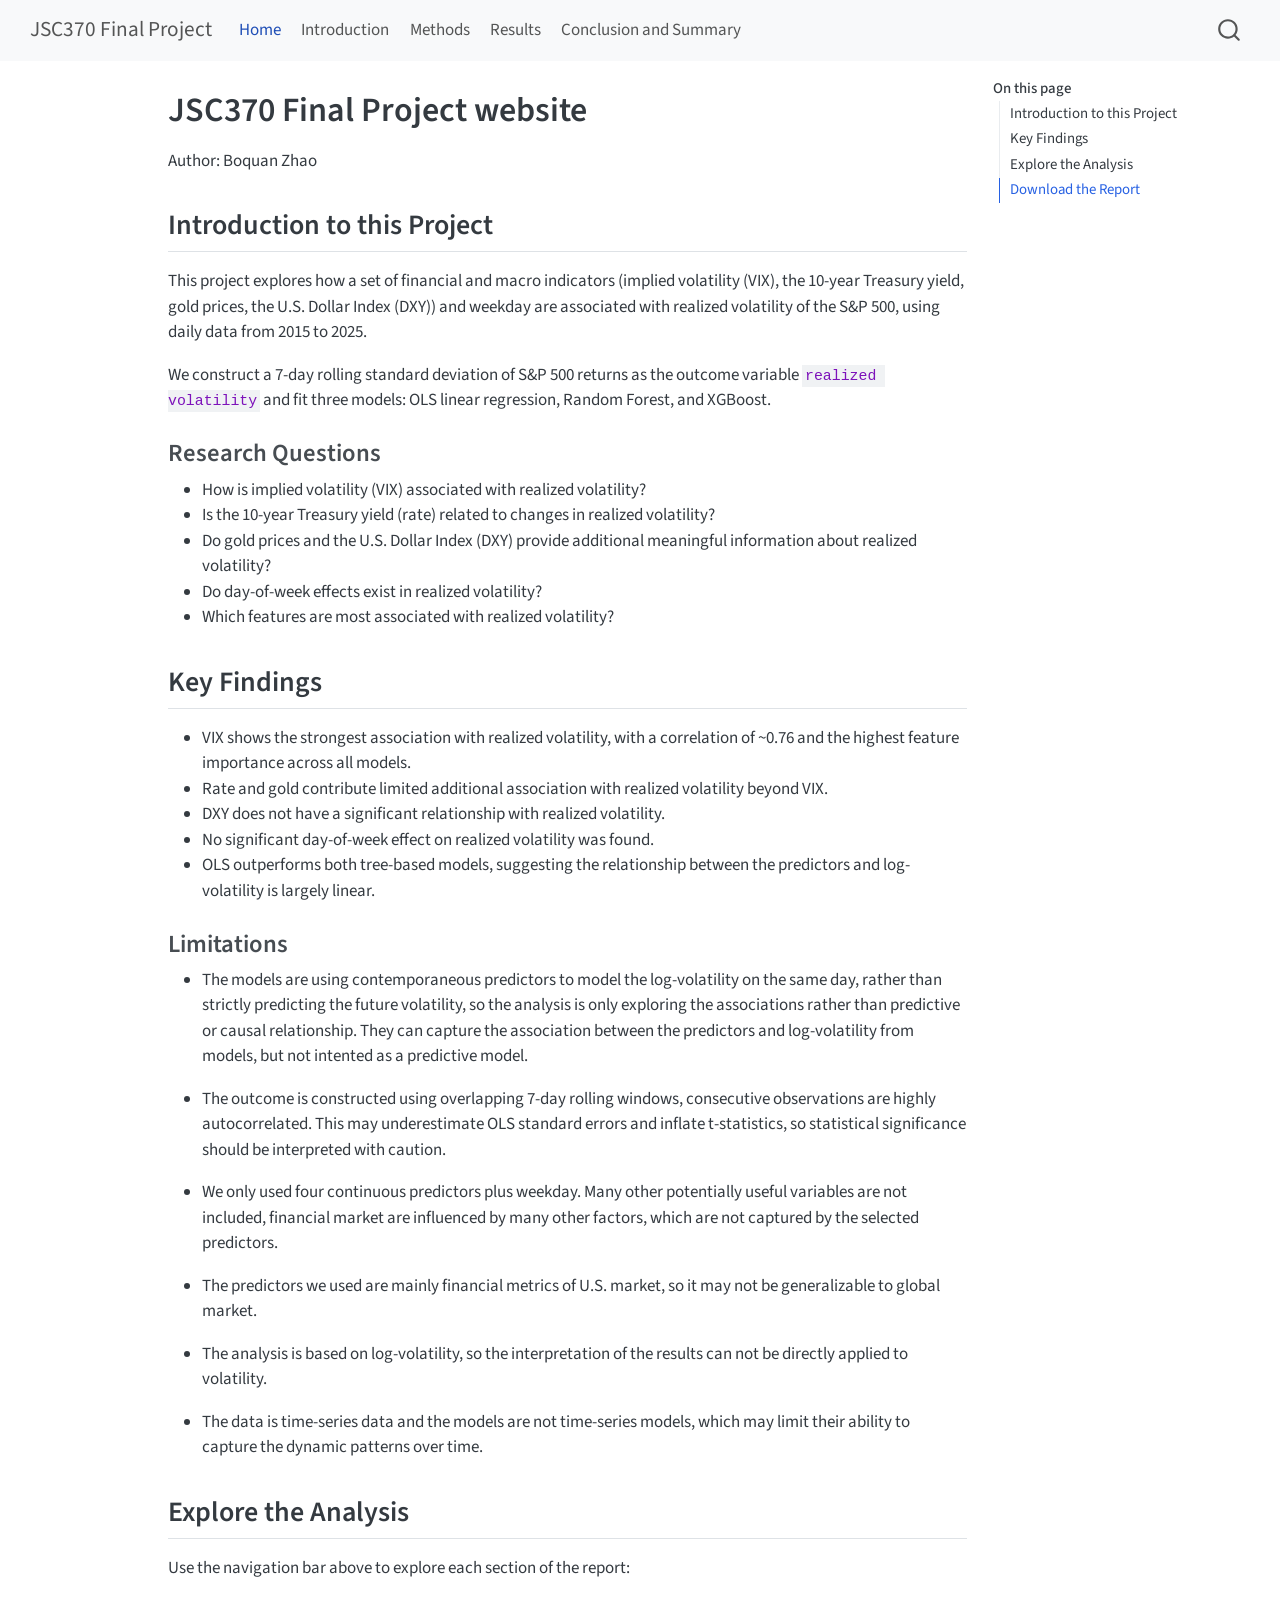
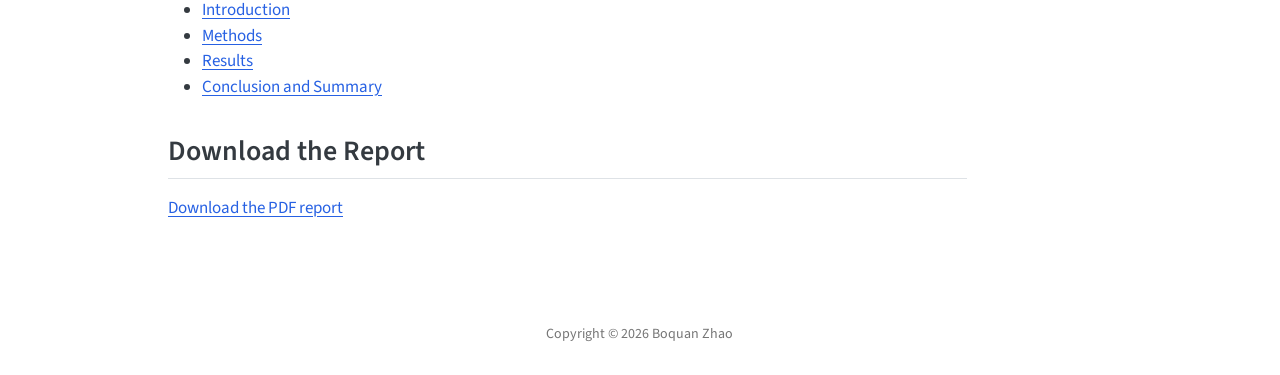
==== commit d9594c3e: "fix: some errors and recompile" ====
--- a/docs/index.html
+++ b/docs/index.html
@@ -164,7 +164,7 @@
 <p>Author: Boquan Zhao</p>
 <section id="introduction-to-this-project" class="level2">
 <h2 class="anchored" data-anchor-id="introduction-to-this-project">Introduction to this Project</h2>
-<p>This project explores how a set of financial and macro indicators (implied volatility (VIX), the 10-year Treasury yield, gold prices, and the U.S. Dollar Index (DXY)) are associated with realized volatility of the S&amp;P 500, using daily data from 2015 to 2025.</p>
+<p>This project explores how a set of financial and macro indicators (implied volatility (VIX), the 10-year Treasury yield, gold prices, the U.S. Dollar Index (DXY)) and weekday are associated with realized volatility of the S&amp;P 500, using daily data from 2015 to 2025.</p>
 <p>We construct a 7-day rolling standard deviation of S&amp;P 500 returns as the outcome variable <code>realized volatility</code> and fit three models: OLS linear regression, Random Forest, and XGBoost.</p>
 <section id="research-questions" class="level3">
 <h3 class="anchored" data-anchor-id="research-questions">Research Questions</h3>
@@ -184,7 +184,7 @@
 <li>Rate and gold contribute limited additional association with realized volatility beyond VIX.</li>
 <li>DXY does not have a significant relationship with realized volatility.</li>
 <li>No significant day-of-week effect on realized volatility was found.</li>
-<li>OLS outperforms both tree-based models (RMSE = 0.369, R² = 0.434), suggesting the relationship between the predictors and log-volatility is largely linear.</li>
+<li>OLS outperforms both tree-based models, suggesting the relationship between the predictors and log-volatility is largely linear.</li>
 </ul>
 <section id="limitations" class="level3">
 <h3 class="anchored" data-anchor-id="limitations">Limitations</h3>
